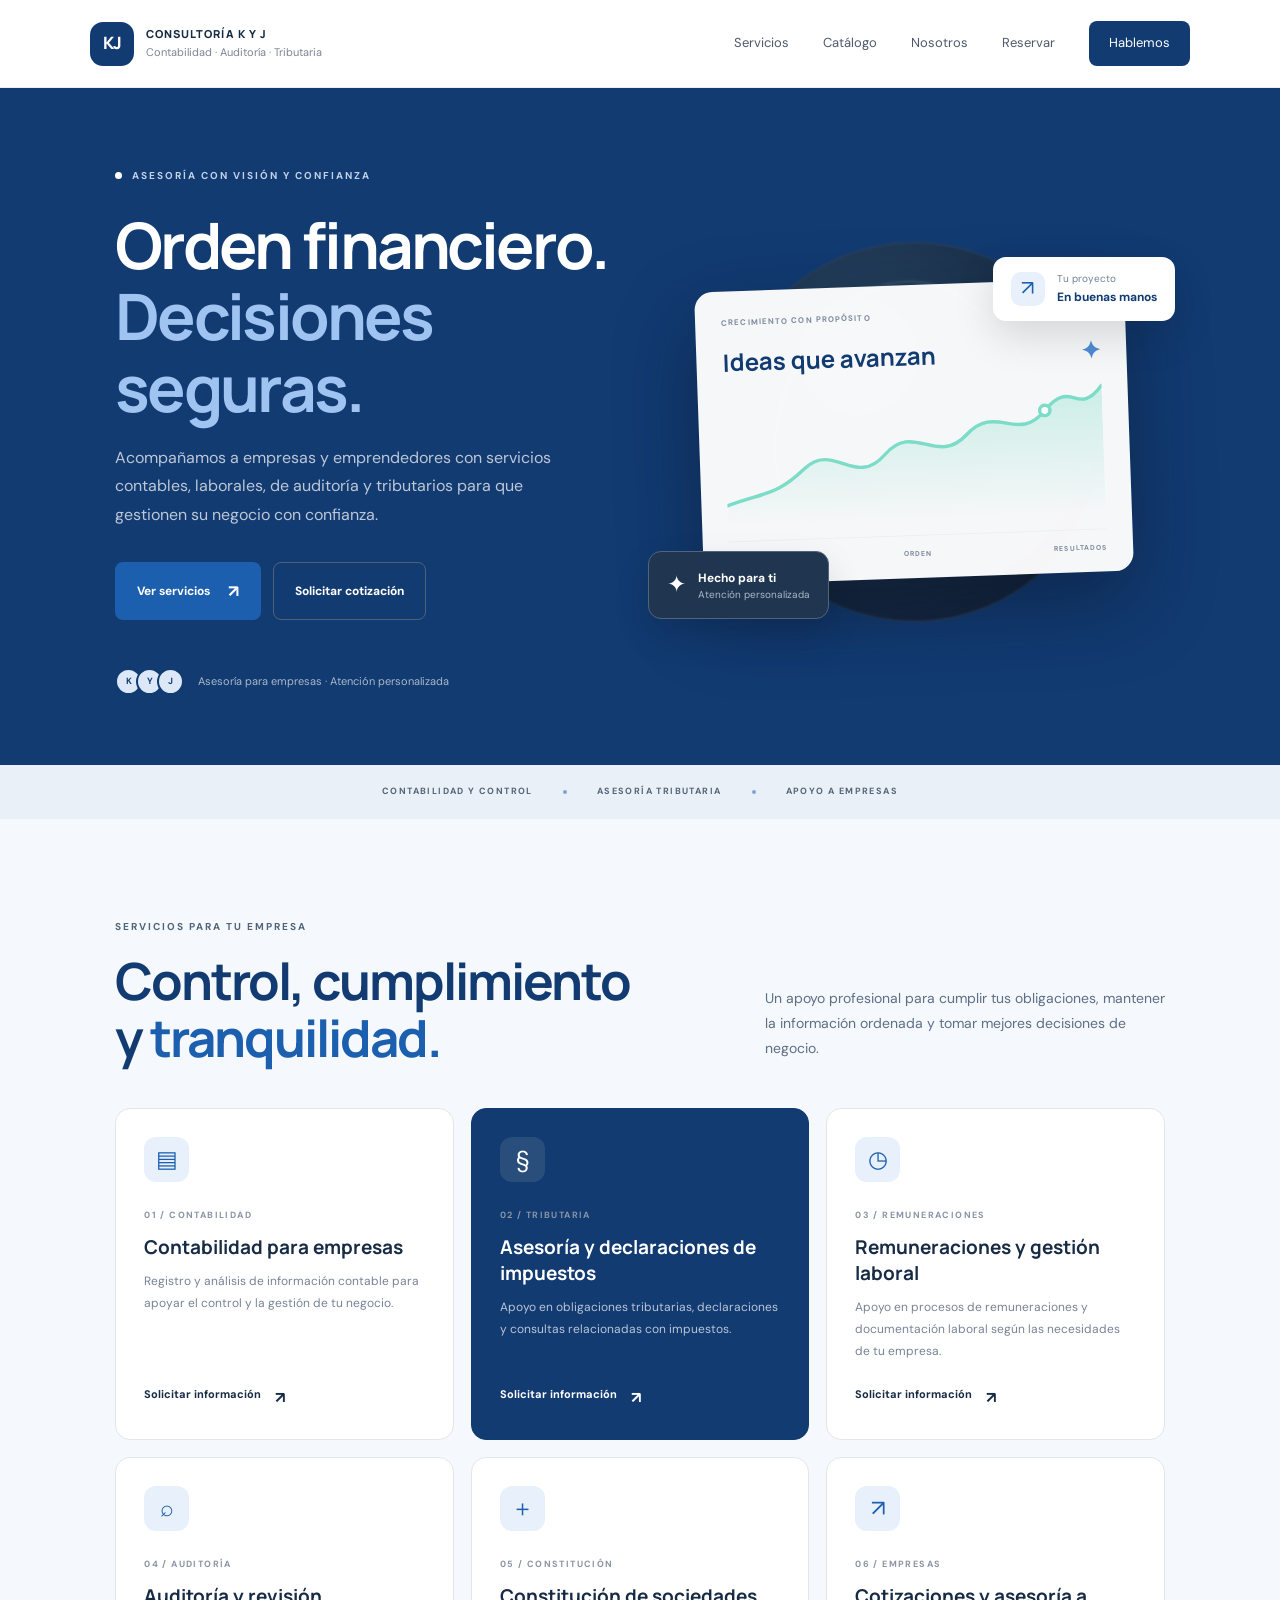
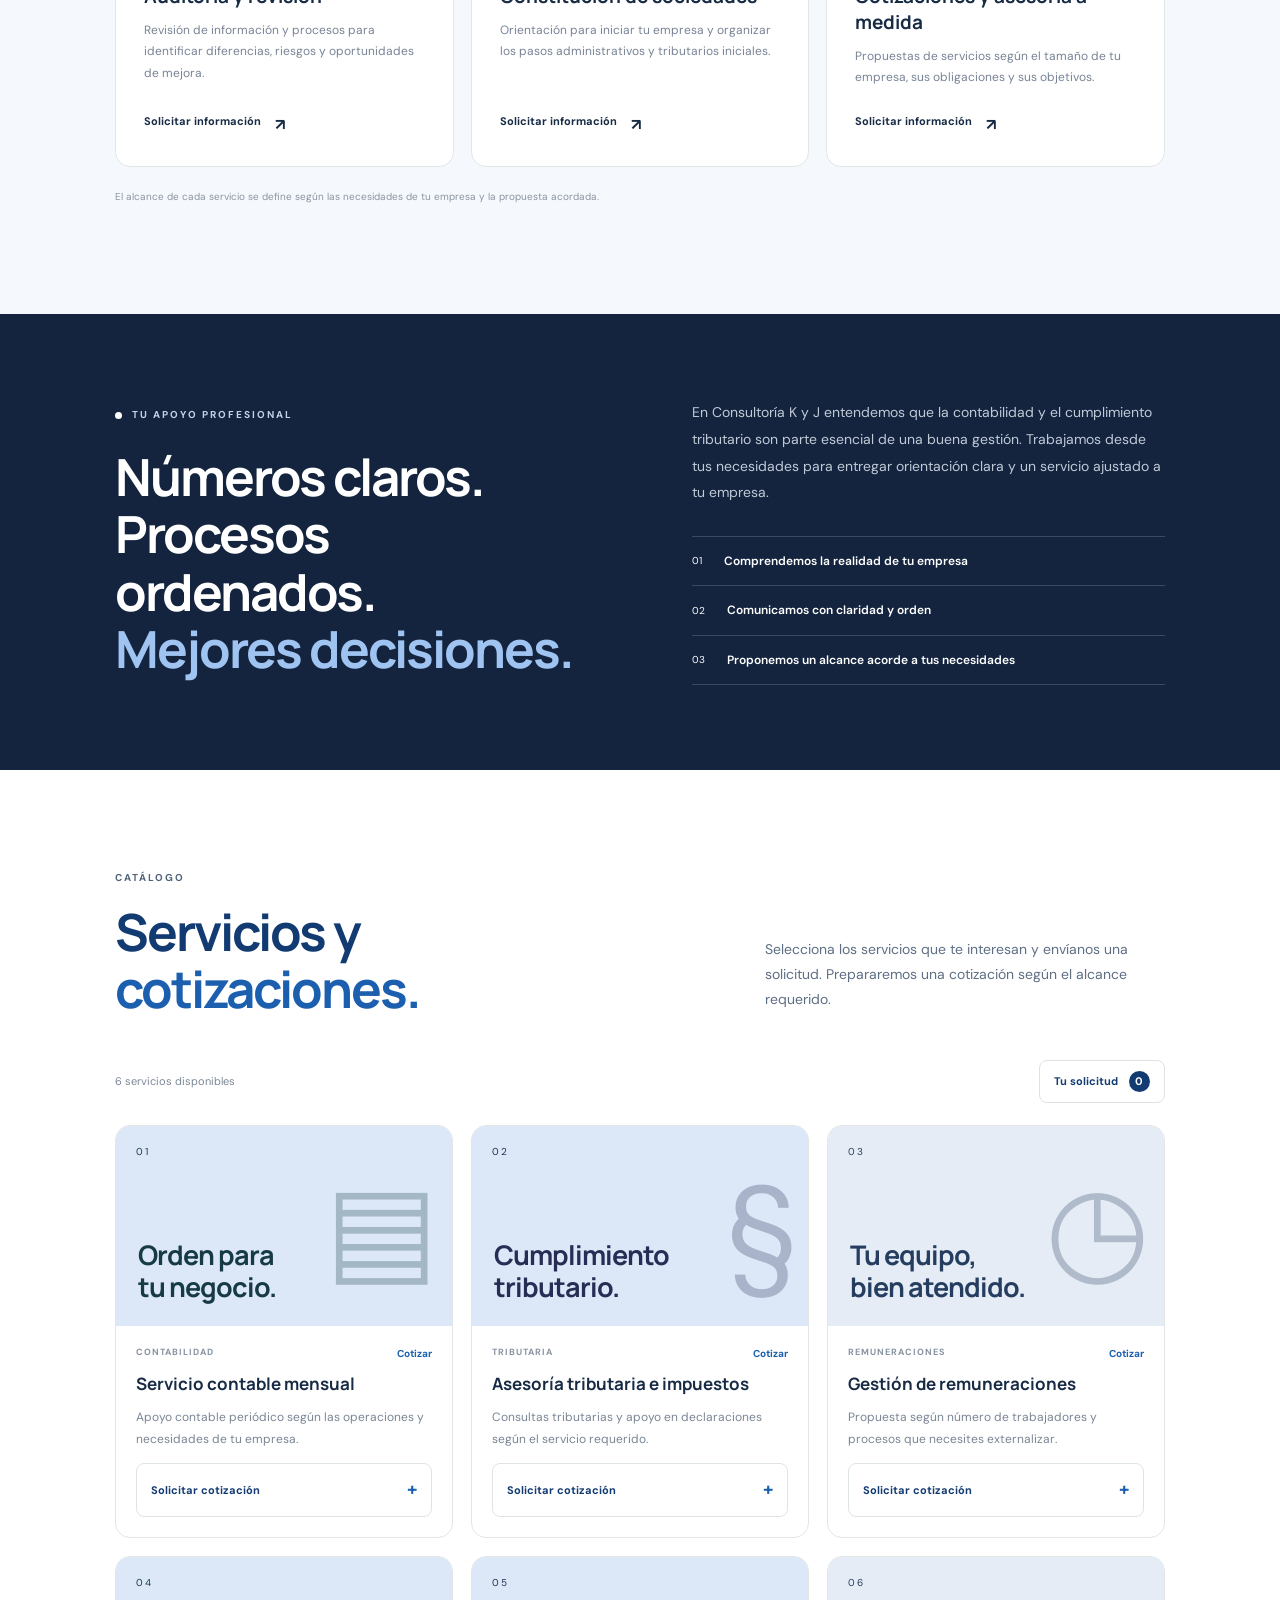
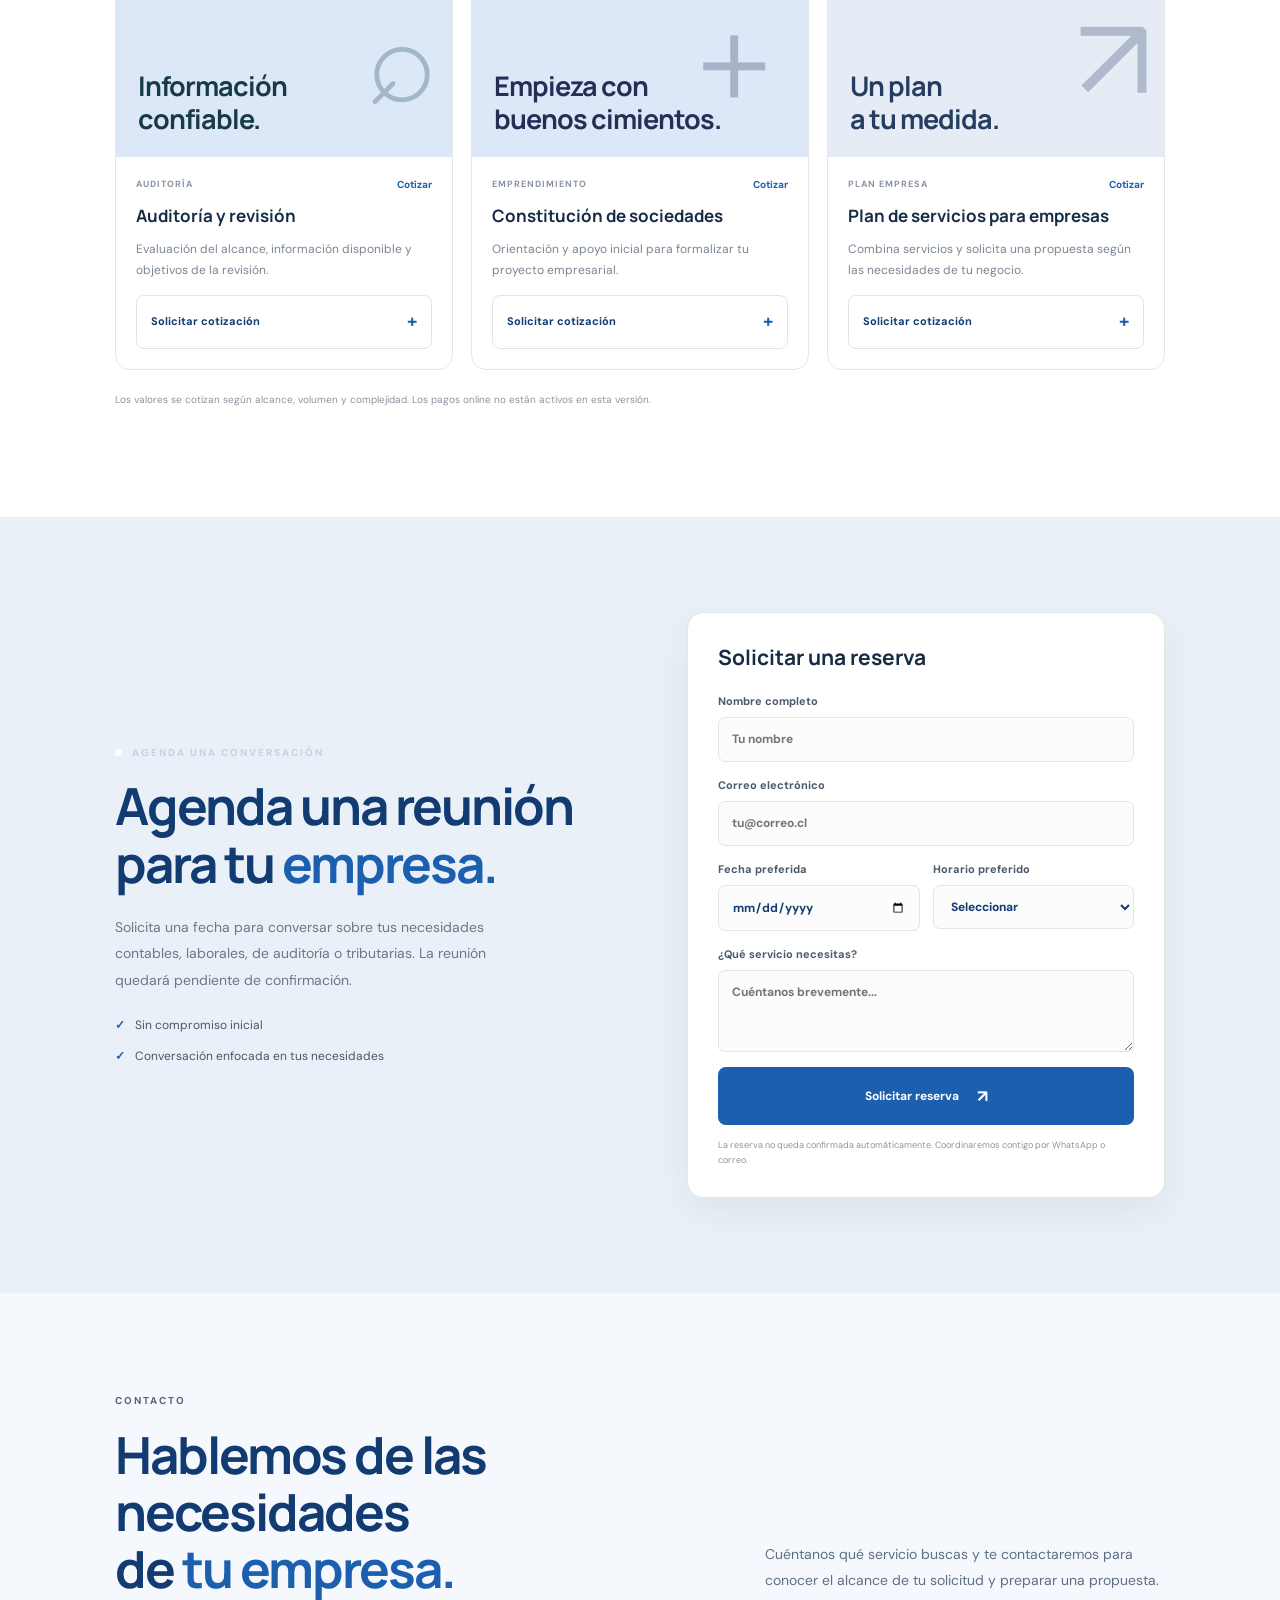
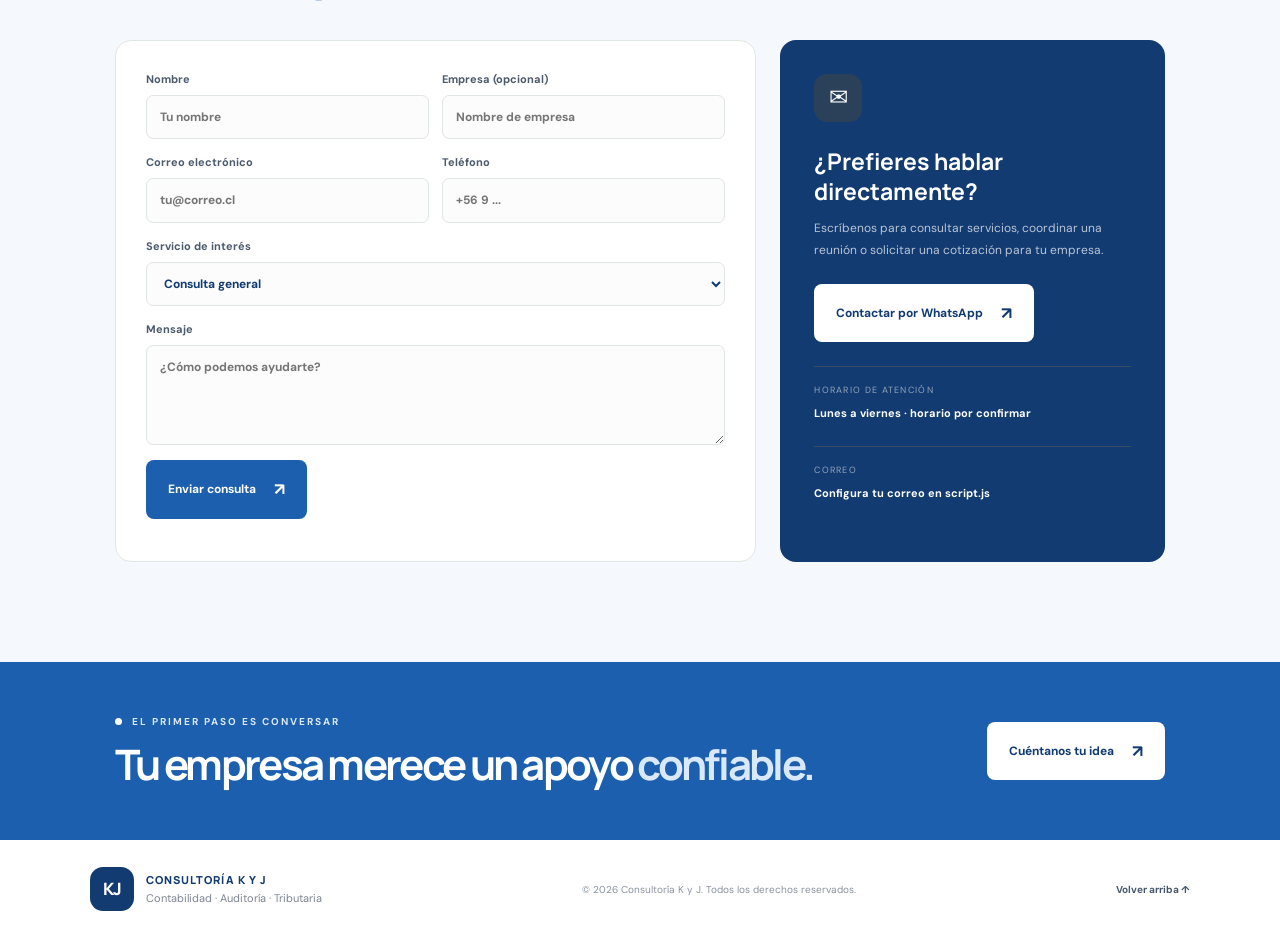
==== index.html @ 8c348594 "Add files via upload" ====
<!doctype html>
<html lang="es">
<head>
  <meta charset="utf-8">
  <meta name="viewport" content="width=device-width, initial-scale=1">
  <meta name="theme-color" content="#101c35">
  <meta name="description" content="Consultoría K y J: servicios contables, remuneraciones, auditoría y asesoría tributaria para empresas en Chile.">
  <title>Consultoría K y J | Contabilidad, Auditoría y Tributaria</title>
  <link rel="stylesheet" href="styles.css">
</head>
<body>
  <header class="site-header">
    <a class="brand" href="#inicio" aria-label="Consultoría K y J, inicio">
      <span class="brand-mark">KJ</span>
      <span><strong>CONSULTORÍA K Y J</strong><small>Contabilidad · Auditoría · Tributaria</small></span>
    </a>
    <button class="menu-toggle" id="menuToggle" aria-label="Abrir menú" aria-expanded="false">☰</button>
    <nav id="mainNav">
      <a href="#servicios">Servicios</a>
      <a href="#catalogo">Catálogo</a>
      <a href="#nosotros">Nosotros</a>
      <a href="#reservas">Reservar</a>
      <a href="#contacto" class="nav-cta">Hablemos</a>
    </nav>
  </header>

  <main>
    <section class="hero" id="inicio">
      <div class="hero-content">
        <span class="eyebrow"><span class="dot"></span> ASESORÍA CON VISIÓN Y CONFIANZA</span>
        <h1>Orden financiero.<br><em>Decisiones seguras.</em></h1>
        <p>Acompañamos a empresas y emprendedores con servicios contables, laborales, de auditoría y tributarios para que gestionen su negocio con confianza.</p>
        <div class="hero-actions">
          <a class="button button-primary" href="#servicios">Ver servicios <span>↗</span></a>
          <a class="button button-ghost" href="#contacto">Solicitar cotización</a>
        </div>
        <div class="hero-note"><span class="avatar-stack"><b>K</b><b>Y</b><b>J</b></span><span>Asesoría para empresas · Atención personalizada</span></div>
      </div>
      <div class="hero-art" aria-label="Ilustración abstracta de crecimiento profesional">
        <div class="orb orb-one"></div><div class="orb orb-two"></div>
        <div class="glass-card card-top"><span class="mini-icon">↗</span><div><small>Tu proyecto</small><strong>En buenas manos</strong></div></div>
        <div class="chart-card">
          <div class="chart-heading"><span>CRECIMIENTO CON PROPÓSITO</span><span class="chart-dots">•••</span></div>
          <div class="chart-number">Ideas que avanzan<span>✦</span></div>
          <svg viewBox="0 0 440 160" role="img" aria-label="Gráfico ilustrativo ascendente">
            <defs><linearGradient id="fill" x1="0" x2="0" y1="0" y2="1"><stop offset="0" stop-color="#7bdcc8" stop-opacity=".35"/><stop offset="1" stop-color="#7bdcc8" stop-opacity="0"/></linearGradient></defs>
            <path d="M0 135 C45 120 56 126 91 95 S150 120 185 82 S245 98 281 62 S340 75 373 37 S410 48 440 10 L440 160 L0 160Z" fill="url(#fill)"/>
            <path d="M0 135 C45 120 56 126 91 95 S150 120 185 82 S245 98 281 62 S340 75 373 37 S410 48 440 10" fill="none" stroke="#7bdcc8" stroke-width="4" stroke-linecap="round"/>
            <circle cx="373" cy="37" r="6" fill="#fff" stroke="#7bdcc8" stroke-width="4"/>
          </svg>
          <div class="chart-footer"><span>ESTRATEGIA</span><span>ORDEN</span><span>RESULTADOS</span></div>
        </div>
        <div class="floating-badge"><span>✦</span><div><strong>Hecho para ti</strong><small>Atención personalizada</small></div></div>
      </div>
    </section>

    <section class="trust-strip">
      <span>CONTABILIDAD Y CONTROL</span><i></i><span>ASESORÍA TRIBUTARIA</span><i></i><span>APOYO A EMPRESAS</span>
    </section>

    <section class="section services-section" id="servicios">
      <div class="section-intro">
        <div><span class="eyebrow dark">SERVICIOS PARA TU EMPRESA</span><h2>Control, cumplimiento<br>y <em>tranquilidad.</em></h2></div>
        <p>Un apoyo profesional para cumplir tus obligaciones, mantener la información ordenada y tomar mejores decisiones de negocio.</p>
      </div>
      <div class="service-grid">
        <article class="service-card"><div class="service-icon">▤</div><span class="service-number">01 / CONTABILIDAD</span><h3>Contabilidad para empresas</h3><p>Registro y análisis de información contable para apoyar el control y la gestión de tu negocio.</p><a href="#contacto" class="text-link" data-service="Contabilidad para empresas">Solicitar información <span>↗</span></a></article>
        <article class="service-card featured"><div class="service-icon">§</div><span class="service-number">02 / TRIBUTARIA</span><h3>Asesoría y declaraciones de impuestos</h3><p>Apoyo en obligaciones tributarias, declaraciones y consultas relacionadas con impuestos.</p><a href="#contacto" class="text-link" data-service="Asesoría y declaraciones de impuestos">Solicitar información <span>↗</span></a></article>
        <article class="service-card"><div class="service-icon">◷</div><span class="service-number">03 / REMUNERACIONES</span><h3>Remuneraciones y gestión laboral</h3><p>Apoyo en procesos de remuneraciones y documentación laboral según las necesidades de tu empresa.</p><a href="#contacto" class="text-link" data-service="Remuneraciones y gestión laboral">Solicitar información <span>↗</span></a></article>
        <article class="service-card"><div class="service-icon">⌕</div><span class="service-number">04 / AUDITORÍA</span><h3>Auditoría y revisión</h3><p>Revisión de información y procesos para identificar diferencias, riesgos y oportunidades de mejora.</p><a href="#contacto" class="text-link" data-service="Auditoría y revisión">Solicitar información <span>↗</span></a></article>
        <article class="service-card"><div class="service-icon">＋</div><span class="service-number">05 / CONSTITUCIÓN</span><h3>Constitución de sociedades</h3><p>Orientación para iniciar tu empresa y organizar los pasos administrativos y tributarios iniciales.</p><a href="#contacto" class="text-link" data-service="Constitución de sociedades">Solicitar información <span>↗</span></a></article>
        <article class="service-card"><div class="service-icon">↗</div><span class="service-number">06 / EMPRESAS</span><h3>Cotizaciones y asesoría a medida</h3><p>Propuestas de servicios según el tamaño de tu empresa, sus obligaciones y sus objetivos.</p><a href="#contacto" class="text-link" data-service="Cotizaciones y asesoría a medida">Solicitar información <span>↗</span></a></article>
      </div>
      <p class="small-note">El alcance de cada servicio se define según las necesidades de tu empresa y la propuesta acordada.</p>
    </section>

    <section class="dark-section" id="nosotros">
      <div class="dark-copy"><span class="eyebrow"><span class="dot"></span> TU APOYO PROFESIONAL</span><h2>Números claros.<br>Procesos ordenados.<br><em>Mejores decisiones.</em></h2></div>
      <div class="dark-details"><p>En Consultoría K y J entendemos que la contabilidad y el cumplimiento tributario son parte esencial de una buena gestión. Trabajamos desde tus necesidades para entregar orientación clara y un servicio ajustado a tu empresa.</p><div class="value-list"><div><span>01</span><strong>Comprendemos la realidad de tu empresa</strong></div><div><span>02</span><strong>Comunicamos con claridad y orden</strong></div><div><span>03</span><strong>Proponemos un alcance acorde a tus necesidades</strong></div></div></div>
    </section>

    <section class="section catalog-section" id="catalogo">
      <div class="section-intro">
        <div><span class="eyebrow dark">CATÁLOGO</span><h2>Servicios y<br><em>cotizaciones.</em></h2></div>
        <p>Selecciona los servicios que te interesan y envíanos una solicitud. Prepararemos una cotización según el alcance requerido.</p>
      </div>
      <div class="catalog-toolbar"><span id="catalogCount">6 servicios disponibles</span><button class="cart-button" id="openCart">Tu solicitud <span class="cart-count" id="cartCount">0</span></button></div>
      <div class="product-grid" id="productGrid">
        <article class="product-card" data-id="contabilidad" data-name="Servicio contable mensual" data-price="0"><div class="product-visual visual-1"><span>01</span><b>Orden para<br>tu negocio.</b><i>▤</i></div><div class="product-info"><div class="product-meta"><span>CONTABILIDAD</span><span class="price">Cotizar</span></div><h3>Servicio contable mensual</h3><p>Apoyo contable periódico según las operaciones y necesidades de tu empresa.</p><button class="add-button" data-add="contabilidad">Solicitar cotización <span>+</span></button></div></article>
        <article class="product-card" data-id="tributaria" data-name="Asesoría tributaria e impuestos" data-price="0"><div class="product-visual visual-2"><span>02</span><b>Cumplimiento<br>tributario.</b><i>§</i></div><div class="product-info"><div class="product-meta"><span>TRIBUTARIA</span><span class="price">Cotizar</span></div><h3>Asesoría tributaria e impuestos</h3><p>Consultas tributarias y apoyo en declaraciones según el servicio requerido.</p><button class="add-button" data-add="tributaria">Solicitar cotización <span>+</span></button></div></article>
        <article class="product-card" data-id="remuneraciones" data-name="Gestión de remuneraciones" data-price="0"><div class="product-visual visual-3"><span>03</span><b>Tu equipo,<br>bien atendido.</b><i>◷</i></div><div class="product-info"><div class="product-meta"><span>REMUNERACIONES</span><span class="price">Cotizar</span></div><h3>Gestión de remuneraciones</h3><p>Propuesta según número de trabajadores y procesos que necesites externalizar.</p><button class="add-button" data-add="remuneraciones">Solicitar cotización <span>+</span></button></div></article>
        <article class="product-card" data-id="auditoria" data-name="Auditoría y revisión" data-price="0"><div class="product-visual visual-1"><span>04</span><b>Información<br>confiable.</b><i>⌕</i></div><div class="product-info"><div class="product-meta"><span>AUDITORÍA</span><span class="price">Cotizar</span></div><h3>Auditoría y revisión</h3><p>Evaluación del alcance, información disponible y objetivos de la revisión.</p><button class="add-button" data-add="auditoria">Solicitar cotización <span>+</span></button></div></article>
        <article class="product-card" data-id="sociedad" data-name="Constitución de sociedades" data-price="0"><div class="product-visual visual-2"><span>05</span><b>Empieza con<br>buenos cimientos.</b><i>＋</i></div><div class="product-info"><div class="product-meta"><span>EMPRENDIMIENTO</span><span class="price">Cotizar</span></div><h3>Constitución de sociedades</h3><p>Orientación y apoyo inicial para formalizar tu proyecto empresarial.</p><button class="add-button" data-add="sociedad">Solicitar cotización <span>+</span></button></div></article>
        <article class="product-card" data-id="empresa" data-name="Plan de servicios para empresas" data-price="0"><div class="product-visual visual-3"><span>06</span><b>Un plan<br>a tu medida.</b><i>↗</i></div><div class="product-info"><div class="product-meta"><span>PLAN EMPRESA</span><span class="price">Cotizar</span></div><h3>Plan de servicios para empresas</h3><p>Combina servicios y solicita una propuesta según las necesidades de tu negocio.</p><button class="add-button" data-add="empresa">Solicitar cotización <span>+</span></button></div></article>
      </div>
      <p class="small-note">Los valores se cotizan según alcance, volumen y complejidad. Los pagos online no están activos en esta versión.</p>
    </section>

    <section class="booking-section" id="reservas">
      <div class="booking-copy"><span class="eyebrow"><span class="dot"></span> AGENDA UNA CONVERSACIÓN</span><h2>Agenda una reunión<br>para tu <em>empresa.</em></h2><p>Solicita una fecha para conversar sobre tus necesidades contables, laborales, de auditoría o tributarias. La reunión quedará pendiente de confirmación.</p><div class="booking-benefit"><span>✓</span> Sin compromiso inicial</div><div class="booking-benefit"><span>✓</span> Conversación enfocada en tus necesidades</div></div>
      <form class="booking-form" id="bookingForm">
        <h3>Solicitar una reserva</h3>
        <label>Nombre completo<input name="name" required placeholder="Tu nombre"></label>
        <label>Correo electrónico<input name="email" type="email" required placeholder="tu@correo.cl"></label>
        <div class="form-row"><label>Fecha preferida<input name="date" id="bookingDate" type="date" required></label><label>Horario preferido<select name="time" required><option value="">Seleccionar</option><option>09:00</option><option>10:00</option><option>11:00</option><option>12:00</option><option>14:00</option><option>15:00</option><option>16:00</option><option>17:00</option></select></label></div>
        <label>¿Qué servicio necesitas?<textarea name="details" rows="3" placeholder="Cuéntanos brevemente..."></textarea></label>
        <button class="button button-primary full" type="submit">Solicitar reserva <span>↗</span></button>
        <small>La reserva no queda confirmada automáticamente. Coordinaremos contigo por WhatsApp o correo.</small>
      </form>
    </section>

    <section class="section contact-section" id="contacto">
      <div class="section-intro">
        <div><span class="eyebrow dark">CONTACTO</span><h2>Hablemos de las necesidades<br>de <em>tu empresa.</em></h2></div>
        <p>Cuéntanos qué servicio buscas y te contactaremos para conocer el alcance de tu solicitud y preparar una propuesta.</p>
      </div>
      <div class="contact-grid">
        <form class="contact-form" id="contactForm">
          <div class="form-row"><label>Nombre<input name="name" required placeholder="Tu nombre"></label><label>Empresa (opcional)<input name="company" placeholder="Nombre de empresa"></label></div>
          <div class="form-row"><label>Correo electrónico<input name="email" type="email" required placeholder="tu@correo.cl"></label><label>Teléfono<input name="phone" placeholder="+56 9 ..."></label></div>
          <label>Servicio de interés<select name="service" id="contactService"><option>Consulta general</option><option>Contabilidad para empresas</option><option>Asesoría y declaraciones de impuestos</option><option>Remuneraciones y gestión laboral</option><option>Auditoría y revisión</option><option>Constitución de sociedades</option><option>Cotizaciones y asesoría a medida</option><option>Servicio contable mensual</option><option>Asesoría tributaria e impuestos</option><option>Gestión de remuneraciones</option><option>Plan de servicios para empresas</option></select></label>
          <label>Mensaje<textarea name="message" required rows="4" placeholder="¿Cómo podemos ayudarte?"></textarea></label>
          <button class="button button-primary" type="submit">Enviar consulta <span>↗</span></button>
          <p class="form-status" id="contactStatus" role="status"></p>
        </form>
        <aside class="contact-aside"><div class="contact-aside-icon">✉</div><h3>¿Prefieres hablar directamente?</h3><p>Escríbenos para consultar servicios, coordinar una reunión o solicitar una cotización para tu empresa.</p><a href="#" id="whatsappLink" class="button button-light" target="_blank" rel="noopener">Contactar por WhatsApp <span>↗</span></a><div class="contact-detail"><small>HORARIO DE ATENCIÓN</small><strong>Lunes a viernes · horario por confirmar</strong></div><div class="contact-detail"><small>CORREO</small><strong>Configura tu correo en script.js</strong></div></aside>
      </div>
    </section>

    <section class="final-cta"><div><span class="eyebrow"><span class="dot"></span> EL PRIMER PASO ES CONVERSAR</span><h2>Tu empresa merece un apoyo <em>confiable.</em></h2></div><a href="#contacto" class="button button-light">Cuéntanos tu idea <span>↗</span></a></section>
  </main>

  <footer class="site-footer"><a class="brand footer-brand" href="#inicio"><span class="brand-mark">KJ</span><span><strong>CONSULTORÍA K Y J</strong><small>Contabilidad · Auditoría · Tributaria</small></span></a><span>© <span id="year"></span> Consultoría K y J. Todos los derechos reservados.</span><a href="#inicio" class="back-top">Volver arriba ↑</a></footer>

  <div class="modal-backdrop" id="cartModal" hidden>
    <section class="cart-modal" role="dialog" aria-modal="true" aria-labelledby="cartTitle">
      <div class="modal-heading"><div><span class="eyebrow dark">TU SOLICITUD</span><h2 id="cartTitle">Servicios elegidos</h2></div><button class="close-modal" id="closeCart" aria-label="Cerrar">×</button></div>
      <div id="cartItems" class="cart-items"><p class="empty-cart">Aún no has agregado servicios.</p></div>
      <label>Comentarios para la cotización<textarea id="cartNotes" rows="3" placeholder="Indica plazos, necesidades o preguntas..."></textarea></label>
      <div class="cart-actions"><button class="button button-ghost dark-ghost" id="clearCart">Vaciar</button><button class="button button-primary" id="sendCart">Enviar solicitud por WhatsApp ↗</button></div>
      <small>Los servicios se cotizan según tus necesidades. No se realiza ningún cobro desde esta página.</small>
    </section>
  </div>
  <div class="toast" id="toast" role="status" aria-live="polite"></div>
  <script src="script.js"></script>
</body>
</html>
---- styles.css ----
@import url('https://fonts.googleapis.com/css2?family=DM+Sans:wght@400;500;600;700&family=Manrope:wght@400;500;600;700;800&display=swap');
:root{--navy:#123b72;--navy2:#1c4f8e;--mint:#ffffff;--cream:#f5f8fc;--ink:#172b45;--muted:#5e6f85;--line:#e2e7e5;--white:#fff;--radius:20px}
*{box-sizing:border-box}html{scroll-behavior:smooth;scroll-padding-top:90px}body{margin:0;background:var(--cream);color:var(--ink);font-family:'DM Sans',sans-serif;line-height:1.55}a{color:inherit;text-decoration:none}button,input,textarea,select{font:inherit}button,a{ -webkit-tap-highlight-color:transparent}.site-header{height:88px;padding:0 7vw;display:flex;align-items:center;justify-content:space-between;background:#fff;position:sticky;top:0;z-index:20;border-bottom:1px solid #edf0ed}.brand{display:flex;align-items:center;gap:12px}.brand-mark{display:grid;place-items:center;width:44px;height:44px;background:var(--navy);color:var(--mint);font-family:Manrope,sans-serif;font-size:17px;font-weight:800;border-radius:13px;letter-spacing:-1px}.brand strong,.brand small{display:block}.brand strong{font:800 11px Manrope,sans-serif;letter-spacing:1.1px}.brand small{font-size:11px;color:#7c8593;margin-top:3px}nav{display:flex;align-items:center;gap:34px;font-size:13px;color:#4e596b}nav a:hover,.text-link:hover{color:#158b78}.nav-cta{background:var(--navy);color:#fff;padding:12px 20px;border-radius:8px}.nav-cta:hover{color:var(--mint)}.menu-toggle{display:none;background:none;border:0;font-size:24px;color:var(--navy)}
.hero{background:var(--navy);color:#fff;min-height:620px;padding:80px 9vw 70px;display:grid;grid-template-columns:1fr 1fr;align-items:center;gap:45px;overflow:hidden}.hero-content{max-width:590px;position:relative;z-index:2}.eyebrow{display:flex;align-items:center;gap:10px;font-size:10px;font-weight:700;letter-spacing:2px;color:#c2d2e7}.eyebrow.dark{color:#4f647b}.dot{width:7px;height:7px;border-radius:50%;background:var(--mint);display:inline-block}.hero h1,.section h2,.dark-section h2,.booking-section h2,.final-cta h2{font:700 clamp(42px,5vw,66px)/1.12 Manrope,sans-serif;letter-spacing:-2.7px;margin:25px 0 20px}.hero h1 em,.section h2 em,.dark-section h2 em,.booking-section h2 em,.final-cta h2 em{font-style:normal;color:#9fc4f2}.hero-content>p{max-width:470px;color:#bdc7d6;font-size:16px;line-height:1.8}.hero-actions{display:flex;gap:12px;flex-wrap:wrap;margin-top:32px}.button{display:inline-flex;align-items:center;justify-content:center;gap:18px;padding:15px 21px;border-radius:8px;font-size:12px;font-weight:700;border:1px solid transparent;cursor:pointer;transition:.2s}.button span{font-size:17px}.button-primary{background:#1b5fae;color:#fff}.button-primary:hover{background:#174f91;transform:translateY(-2px)}.button-ghost{border-color:#506079;color:#fff}.button-ghost:hover{border-color:var(--mint);color:var(--mint)}.hero-note{display:flex;align-items:center;gap:14px;color:#aab7c9;font-size:11px;margin-top:48px}.avatar-stack{display:flex}.avatar-stack b{width:27px;height:27px;border-radius:50%;border:2px solid var(--navy);display:grid;place-items:center;background:#dce8f8;color:var(--navy);font-size:9px;margin-left:-6px}.avatar-stack b:first-child{margin-left:0}.hero-art{min-height:420px;position:relative;display:grid;place-items:center}.orb{position:absolute;border-radius:50%;filter:blur(1px)}.orb-one{width:380px;height:380px;background:radial-gradient(circle at 35% 30%,#284765,#162943 66%,#101c35);border:1px solid #34465d}.orb-two{width:275px;height:275px;border:1px solid #526b7c;transform:rotate(35deg);border-radius:36% 64% 61% 39%/42% 43% 57% 58%}.chart-card{position:relative;width:min(430px,100%);background:rgba(255,255,255,.96);color:var(--navy);padding:25px 26px 18px;border-radius:18px;box-shadow:0 30px 80px #07112170;transform:rotate(-2deg);z-index:2}.chart-heading,.chart-footer{display:flex;justify-content:space-between;font-size:8px;letter-spacing:1.1px;color:#7c8b9e;font-weight:700}.chart-dots{letter-spacing:3px}.chart-number{font:700 24px Manrope,sans-serif;margin-top:17px;display:flex;justify-content:space-between}.chart-number span{color:#4d8bd1}.chart-card svg{width:100%;height:150px;margin-top:5px}.chart-footer{border-top:1px solid #edf0f0;padding-top:13px;font-size:7px}.glass-card{position:absolute;z-index:3;top:35px;right:-10px;background:#fff;color:var(--navy);display:flex;align-items:center;gap:12px;padding:14px 18px;border-radius:13px;box-shadow:0 15px 40px #0002}.mini-icon{display:grid;place-items:center;width:34px;height:34px;background:#e8f0fb;color:#1b5fae;border-radius:10px;font-size:21px}.glass-card small,.glass-card strong,.floating-badge small,.floating-badge strong{display:block}.glass-card small,.floating-badge small{font-size:10px;color:#718096}.glass-card strong,.floating-badge strong{font-size:12px;margin-top:2px}.floating-badge{position:absolute;z-index:3;bottom:23px;left:-15px;display:flex;gap:12px;align-items:center;padding:15px 18px;background:#203550;border:1px solid #52647a;border-radius:13px;box-shadow:0 15px 35px #0002}.floating-badge>span{font-size:23px;color:var(--mint)}.floating-badge small{color:#aab9c9}.trust-strip{display:flex;align-items:center;justify-content:center;gap:30px;background:#eaf0f8;padding:20px 15px;font-size:9px;letter-spacing:1.4px;font-weight:700;color:#536476;flex-wrap:wrap}.trust-strip i{width:4px;height:4px;background:#7fa4d2;border-radius:50%}.section{padding:100px 9vw}.section-intro{display:flex;justify-content:space-between;align-items:end;gap:40px;margin-bottom:42px}.section h2,.booking-section h2{font-size:clamp(38px,4vw,52px);color:var(--navy);margin:17px 0 0;letter-spacing:-2px}.section h2 em,.booking-section h2 em{color:#1b5fae}.section-intro>p{max-width:400px;color:var(--muted);font-size:14px;line-height:1.8;margin:0 0 5px}.service-grid{display:grid;grid-template-columns:repeat(3,1fr);gap:17px}.service-card{background:#fff;border:1px solid var(--line);border-radius:15px;padding:28px;min-height:290px;display:flex;flex-direction:column;align-items:flex-start;transition:.2s}.service-card:hover,.product-card:hover{transform:translateY(-4px);box-shadow:0 18px 40px #10213a0d}.service-card.featured{background:var(--navy);color:#fff;border-color:var(--navy)}.service-icon{width:45px;height:45px;border-radius:12px;background:#e8f0fb;color:#1b5fae;display:grid;place-items:center;font-size:23px;margin-bottom:27px}.featured .service-icon{background:#2a4e7b;color:var(--mint)}.service-number{font-size:9px;letter-spacing:1.4px;color:#8994a4;font-weight:700}.service-card h3{font:700 19px Manrope,sans-serif;margin:11px 0}.service-card p{font-size:12px;color:#788395;line-height:1.8;margin:0 0 24px}.featured p{color:#bac5d5}.text-link{font-size:11px;font-weight:700;margin-top:auto;display:flex;gap:14px}.text-link span{font-size:16px}.small-note{font-size:10px;color:#8b94a0;margin-top:22px}.dark-section{background:#14243e;color:#fff;padding:85px 9vw;display:grid;grid-template-columns:1fr 1fr;gap:10%;align-items:center}.dark-section h2{font-size:clamp(38px,4vw,53px);letter-spacing:-2px;margin-bottom:0}.dark-details>p{color:#c0cad7;line-height:1.9;font-size:14px;margin-top:0}.value-list{margin-top:30px;border-top:1px solid #3b4a61}.value-list div{display:flex;gap:22px;align-items:center;border-bottom:1px solid #3b4a61;padding:15px 0}.value-list span{color:var(--mint);font-size:10px}.value-list strong{font-size:12px;font-weight:600}.catalog-section{background:#fff}.catalog-toolbar{display:flex;justify-content:space-between;align-items:center;margin-bottom:22px;color:#7b8797;font-size:11px}.cart-button{border:1px solid #dce3e0;background:#fff;padding:10px 14px;border-radius:8px;color:var(--navy);font-size:11px;font-weight:700;cursor:pointer}.cart-count{display:inline-grid;place-items:center;background:var(--navy);color:#fff;border-radius:50%;width:21px;height:21px;margin-left:8px}.product-grid{display:grid;grid-template-columns:repeat(3,1fr);gap:18px}.product-card{border:1px solid var(--line);border-radius:15px;overflow:hidden;transition:.2s}.product-visual{height:200px;padding:22px;position:relative;display:flex;align-items:flex-end;overflow:hidden}.product-visual>span{position:absolute;top:18px;left:20px;font-size:10px;letter-spacing:2px}.product-visual b{font:700 27px/1.2 Manrope,sans-serif;letter-spacing:-1px;position:relative;z-index:1}.product-visual i{position:absolute;font-style:normal;font-size:120px;right:14px;top:10px;opacity:.28}.visual-1{background:#dce8f8;color:#173b46}.visual-2{background:#dce8f8;color:#272d54}.visual-3{background:#e5ecf5;color:#253e60}.product-info{padding:20px}.product-meta{display:flex;justify-content:space-between;align-items:center;font-size:9px;letter-spacing:1px;color:#8793a1;font-weight:700}.price{letter-spacing:0;color:#1b5fae;font-size:10px}.product-info h3{font:700 17px Manrope,sans-serif;margin:11px 0 7px}.product-info p{font-size:12px;line-height:1.8;color:#7a8594;min-height:43px}.add-button{width:100%;display:flex;justify-content:space-between;align-items:center;border:1px solid #dfe5e2;border-radius:8px;background:#fff;color:var(--navy);padding:12px 14px;font-size:11px;font-weight:700;margin-top:13px;cursor:pointer}.add-button:hover{border-color:#7fa4d2;background:#f4f8fe}.add-button span{font-size:18px;color:#1b5fae}.booking-section{background:#eaf0f8;padding:95px 9vw;display:grid;grid-template-columns:1fr 1fr;gap:9%;align-items:center}.booking-copy>p{color:#6b7889;font-size:14px;line-height:1.9;max-width:420px;margin:22px 0}.booking-benefit{font-size:12px;color:#475769;margin-top:13px;display:flex;gap:10px;align-items:center}.booking-benefit span{color:#1b5fae;font-weight:800}.booking-form,.contact-form{background:#fff;padding:30px;border-radius:16px;border:1px solid #e0e8e3;box-shadow:0 12px 35px #182d3810}.booking-form h3{font:700 21px Manrope,sans-serif;margin:0 0 22px}.booking-form label,.contact-form label,.cart-modal label{display:block;font-size:11px;font-weight:700;color:#4c5a6d;margin-bottom:15px}.booking-form input,.booking-form select,.booking-form textarea,.contact-form input,.contact-form select,.contact-form textarea,.cart-modal textarea{display:block;width:100%;border:1px solid #e0e6e4;background:#fbfcfb;border-radius:7px;padding:12px 13px;margin-top:7px;color:var(--navy);font-size:12px;outline:none}.booking-form input:focus,.booking-form select:focus,.booking-form textarea:focus,.contact-form input:focus,.contact-form select:focus,.contact-form textarea:focus,.cart-modal textarea:focus{border-color:#6795ca;box-shadow:0 0 0 3px #d9e8fb}.form-row{display:grid;grid-template-columns:1fr 1fr;gap:13px}.full{width:100%}.booking-form>small{display:block;color:#8a95a1;font-size:9px;line-height:1.6;margin-top:13px}.contact-section{background:var(--cream)}.contact-grid{display:grid;grid-template-columns:1.25fr .75fr;gap:24px;align-items:stretch}.contact-form{box-shadow:none}.contact-aside{background:var(--navy);color:#fff;border-radius:16px;padding:34px;display:flex;flex-direction:column;align-items:flex-start}.contact-aside-icon{width:48px;height:48px;border-radius:13px;background:#2b415a;color:var(--mint);display:grid;place-items:center;font-size:23px}.contact-aside h3{font:700 23px/1.3 Manrope,sans-serif;margin:25px 0 10px}.contact-aside>p{font-size:12px;color:#bac5d5;line-height:1.9;margin:0 0 22px}.button-light{background:#fff;color:var(--navy)}.button-light:hover{background:var(--mint)}.contact-detail{width:100%;border-top:1px solid #3a4c65;margin-top:24px;padding-top:17px}.contact-detail small,.contact-detail strong{display:block}.contact-detail small{font-size:9px;letter-spacing:1.3px;color:#94a4b8}.contact-detail strong{font-size:11px;margin-top:7px}.form-status{font-size:12px;color:#1b5fae}.final-cta{background:#1b5fae;color:#fff;padding:52px 9vw;display:flex;justify-content:space-between;align-items:center;gap:25px}.final-cta .eyebrow{color:#dce8f8}.final-cta h2{font-size:42px;margin:12px 0 0;color:#fff}.final-cta h2 em{color:#d9e8fb}.site-footer{padding:27px 7vw;display:flex;align-items:center;justify-content:space-between;gap:25px;background:#fff;color:#8993a0;font-size:10px}.footer-brand strong{color:var(--navy)}.back-top{font-weight:700;color:#45566b}.modal-backdrop{position:fixed;inset:0;background:#091426a8;z-index:40;display:grid;place-items:center;padding:20px}.modal-backdrop[hidden]{display:none}.cart-modal{width:min(600px,100%);max-height:90vh;overflow:auto;background:#fff;border-radius:18px;padding:27px}.modal-heading{display:flex;justify-content:space-between;align-items:flex-start;margin-bottom:20px}.modal-heading h2{font:700 25px Manrope,sans-serif;margin:7px 0}.close-modal{border:0;background:#f0f4f1;border-radius:50%;width:35px;height:35px;font-size:23px;cursor:pointer}.cart-items{border-top:1px solid var(--line);border-bottom:1px solid var(--line);padding:12px 0;margin-bottom:18px}.cart-row{display:flex;justify-content:space-between;align-items:center;padding:10px 0;font-size:12px}.remove-item{border:0;background:none;color:#b05c54;cursor:pointer;font-size:11px}.empty-cart{color:#8b95a2;font-size:12px}.cart-actions{display:flex;justify-content:space-between;gap:12px;margin-top:18px}.dark-ghost{color:var(--navy);border-color:#dce3e0}.cart-modal>small{display:block;color:#8b95a2;font-size:9px;margin-top:13px}.toast{position:fixed;bottom:25px;left:50%;transform:translate(-50%,20px);opacity:0;pointer-events:none;background:var(--navy);color:#fff;padding:13px 18px;border-radius:9px;font-size:12px;z-index:60;transition:.25s;box-shadow:0 10px 30px #0002}.toast.show{opacity:1;transform:translate(-50%,0)}
@media(max-width:900px){.site-header{padding:0 5vw}.hero{padding:65px 6vw;gap:25px}.hero-art{transform:scale(.9)}.section,.booking-section,.dark-section{padding:75px 6vw}.service-card{padding:22px}.product-visual{height:175px}.product-visual b{font-size:23px}.contact-aside{padding:27px}.trust-strip{gap:15px}}
@media(max-width:700px){.site-header{height:74px}.menu-toggle{display:block}nav{display:none;position:absolute;top:73px;left:0;right:0;background:#fff;padding:20px 6vw 25px;box-shadow:0 15px 20px #0001;flex-direction:column;align-items:stretch;gap:0}nav.open{display:flex}nav a{padding:13px 0}nav .nav-cta{text-align:center;margin-top:8px;padding:13px}.hero{grid-template-columns:1fr;padding:58px 7vw 45px;gap:10px}.hero h1{font-size:48px}.hero-content>p{font-size:14px}.hero-art{min-height:340px;transform:none;margin:0 4px}.orb-one{width:300px;height:300px}.orb-two{width:220px;height:220px}.chart-card{width:100%;padding:20px}.chart-card svg{height:115px}.glass-card{right:-4px;top:5px}.floating-badge{left:-5px;bottom:0}.trust-strip{font-size:8px;gap:10px;padding:18px 10px}.trust-strip i{display:none}.section,.booking-section,.dark-section{padding:65px 7vw}.section-intro{display:block}.section-intro>p{margin-top:20px}.service-grid,.product-grid{grid-template-columns:1fr}.service-card{min-height:250px}.product-visual{height:210px}.dark-section,.booking-section{grid-template-columns:1fr;gap:35px}.dark-section h2,.section h2,.booking-section h2{font-size:42px}.contact-grid{grid-template-columns:1fr}.form-row{grid-template-columns:1fr;gap:0}.final-cta{padding:42px 7vw;align-items:flex-start;flex-direction:column}.final-cta h2{font-size:38px}.site-footer{padding:25px 7vw;flex-direction:column;align-items:flex-start}.site-footer>span{line-height:1.7}.cart-actions{flex-direction:column}.cart-actions button{width:100%}}
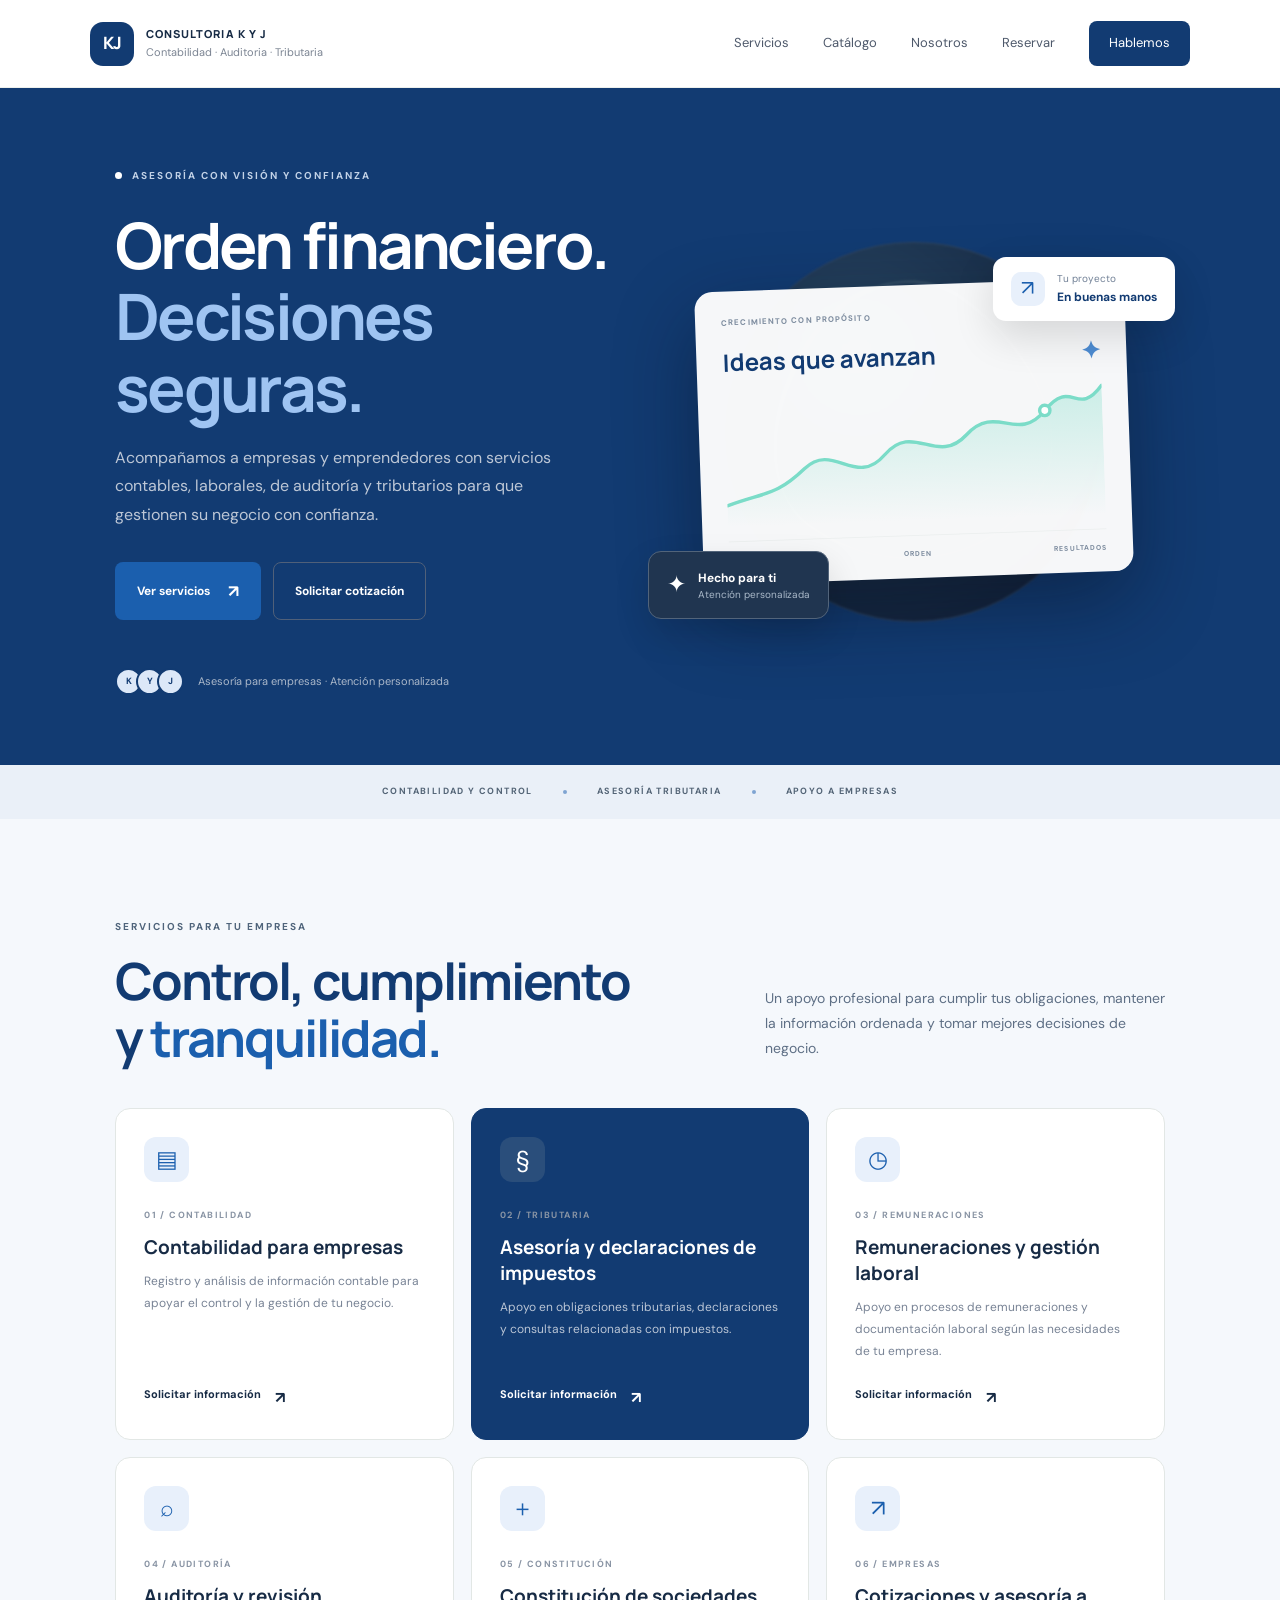
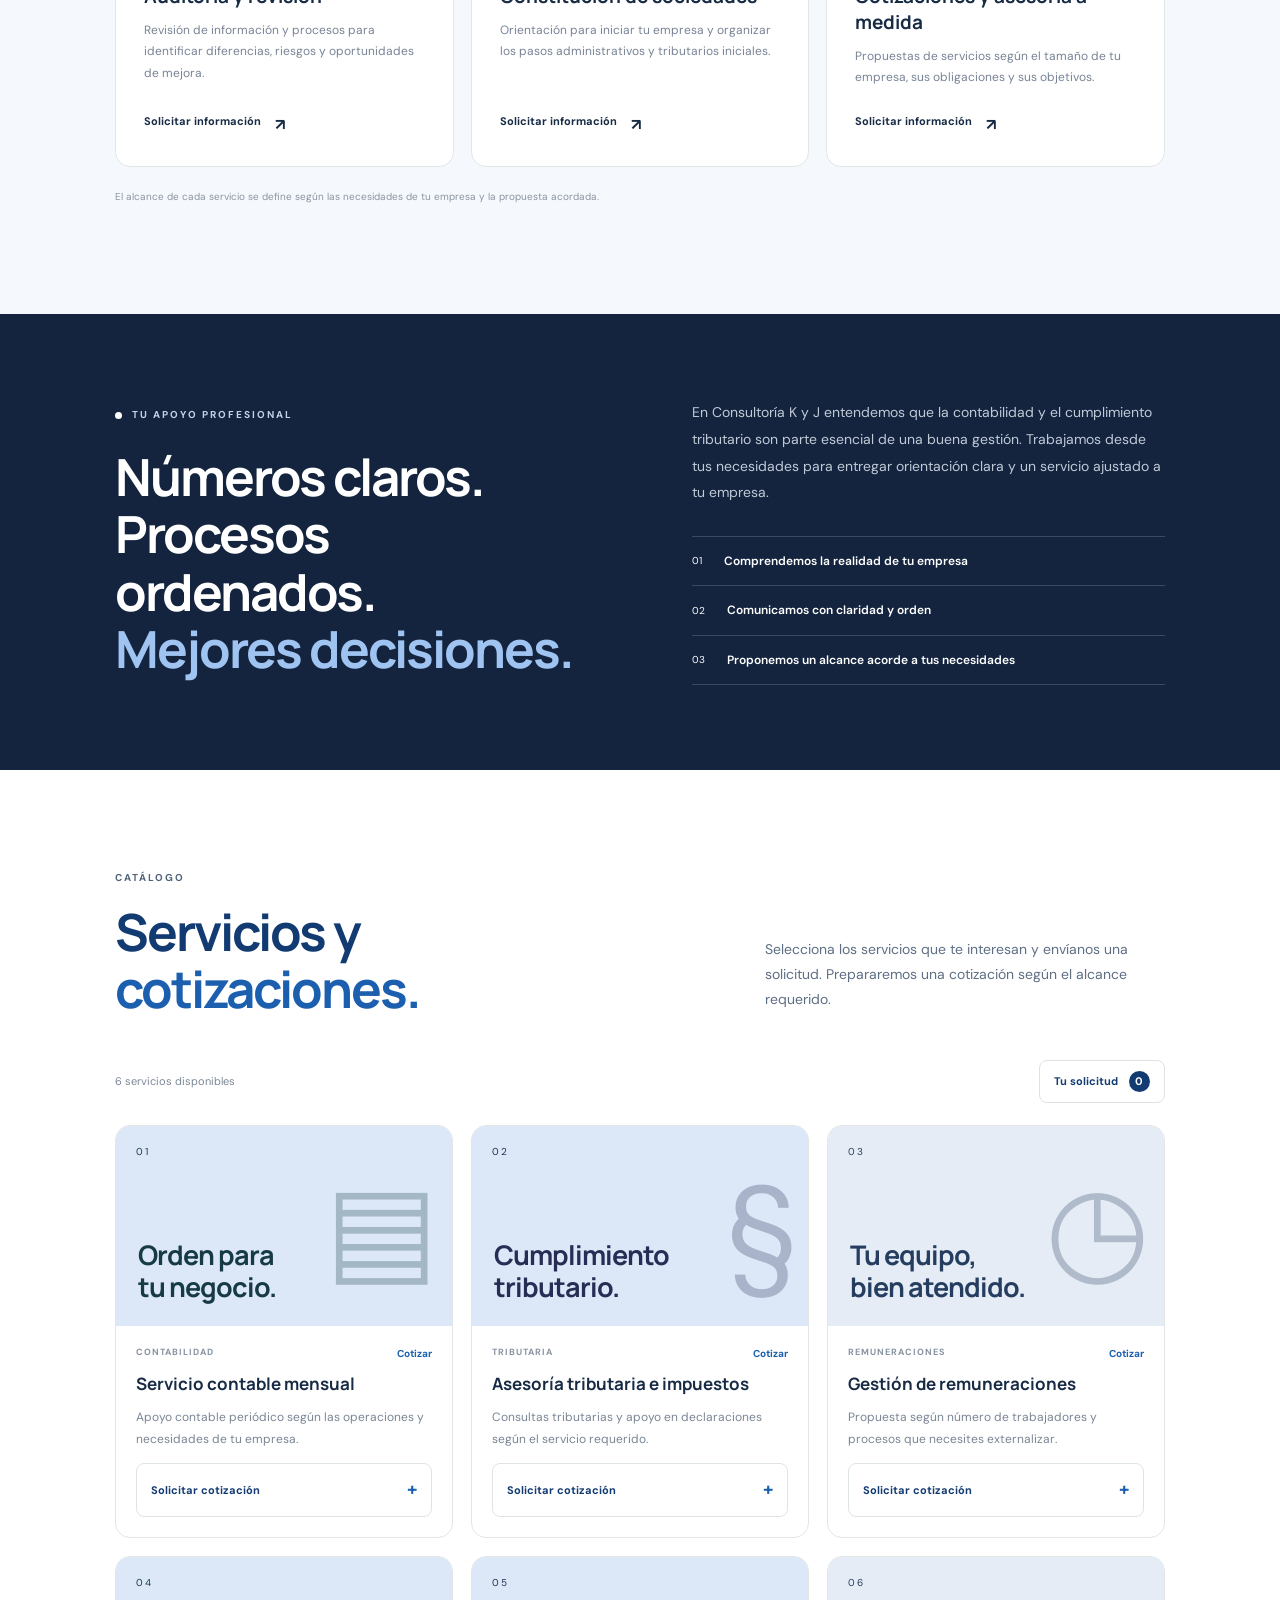
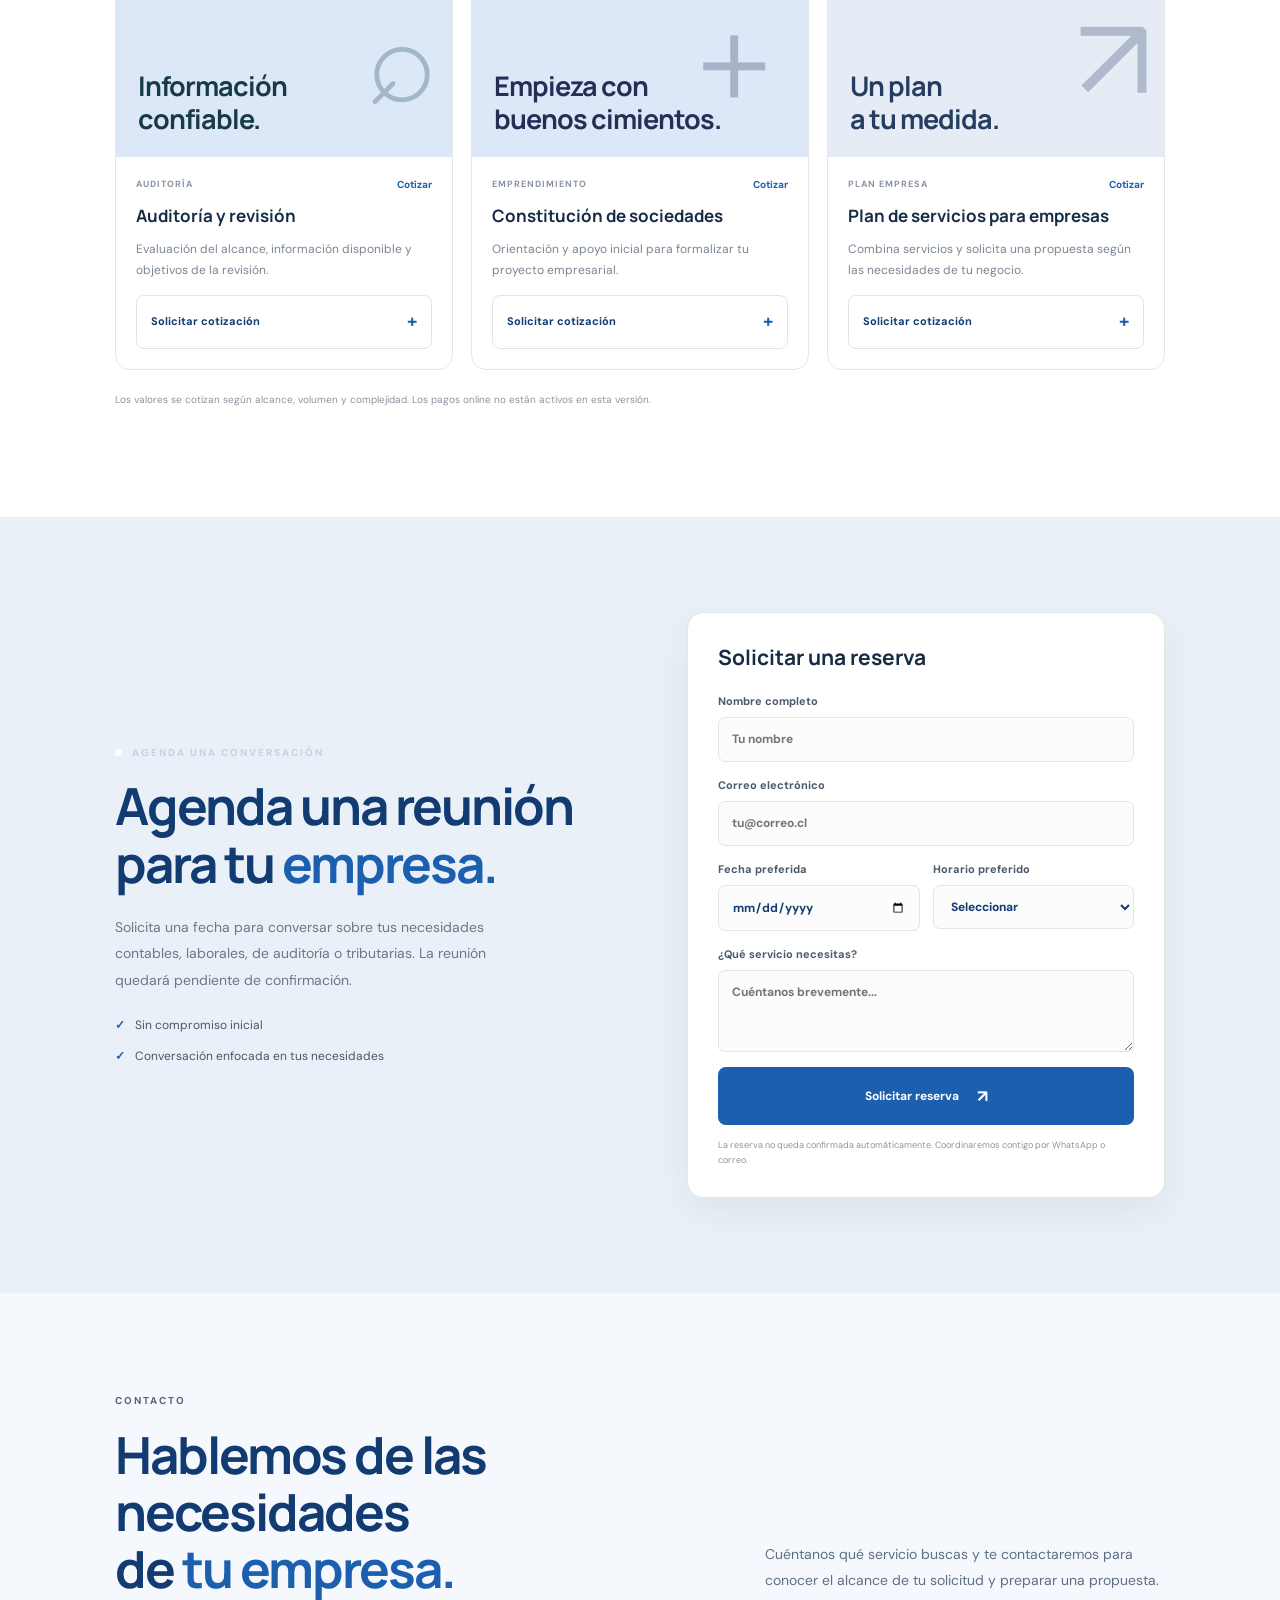
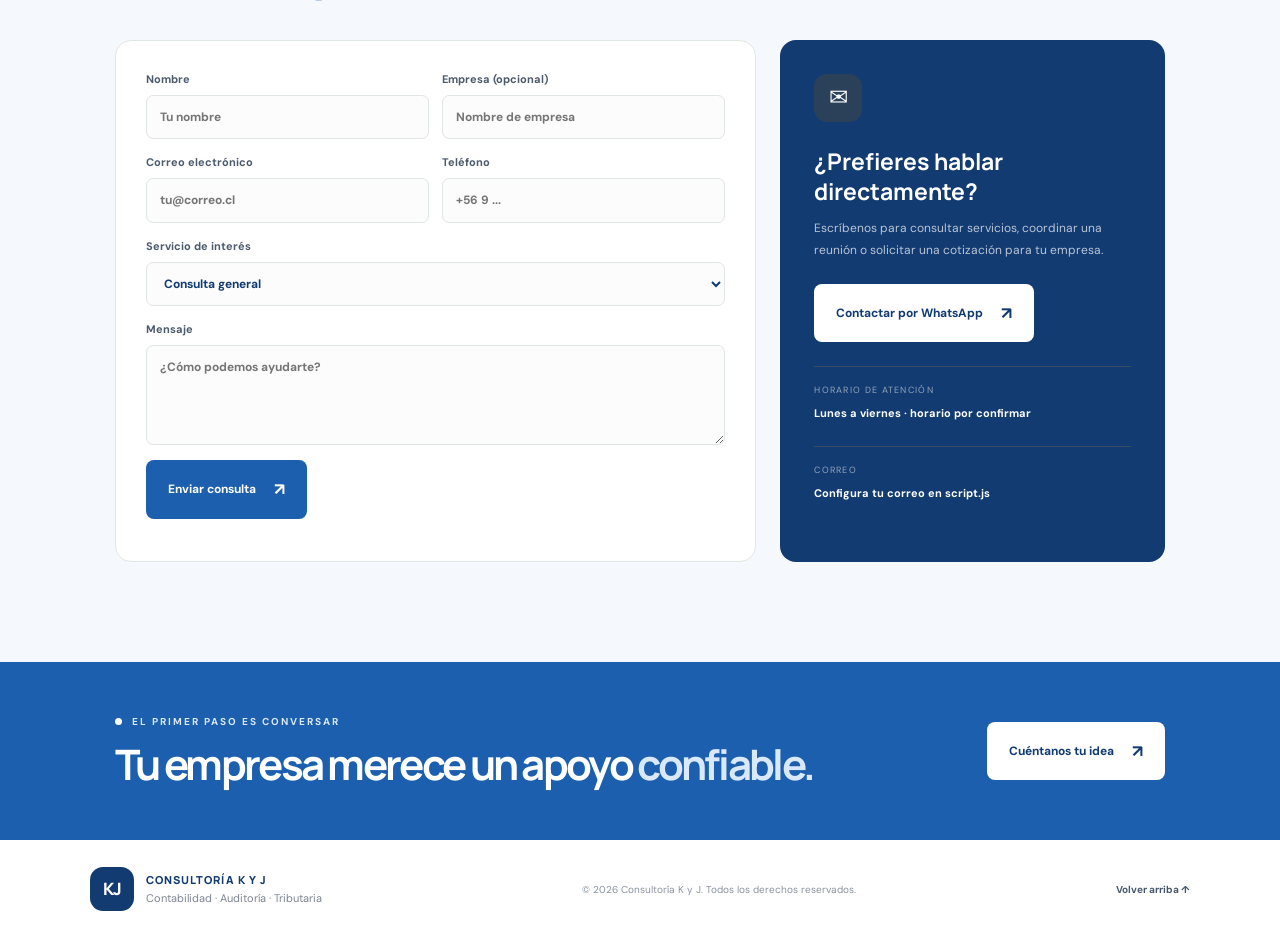
==== commit 328b5347: "Fix typos in meta tags and header text" ====
--- a/index.html
+++ b/index.html
@@ -4,15 +4,15 @@
   <meta charset="utf-8">
   <meta name="viewport" content="width=device-width, initial-scale=1">
   <meta name="theme-color" content="#101c35">
-  <meta name="description" content="Consultoría K y J: servicios contables, remuneraciones, auditoría y asesoría tributaria para empresas en Chile.">
-  <title>Consultoría K y J | Contabilidad, Auditoría y Tributaria</title>
+  <meta name="description" content="Consultoria K y J: servicios contables, remuneraciones, auditoria y asesoria tributaria para empresas en Chile.">
+  <title>Consultoria K y J | Contabilidad, Auditoria y Tributaria</title>
   <link rel="stylesheet" href="styles.css">
 </head>
 <body>
   <header class="site-header">
     <a class="brand" href="#inicio" aria-label="Consultoría K y J, inicio">
       <span class="brand-mark">KJ</span>
-      <span><strong>CONSULTORÍA K Y J</strong><small>Contabilidad · Auditoría · Tributaria</small></span>
+      <span><strong>CONSULTORIA K Y J</strong><small>Contabilidad · Auditoria · Tributaria</small></span>
     </a>
     <button class="menu-toggle" id="menuToggle" aria-label="Abrir menú" aria-expanded="false">☰</button>
     <nav id="mainNav">
@@ -144,4 +144,4 @@
   <div class="toast" id="toast" role="status" aria-live="polite"></div>
   <script src="script.js"></script>
 </body>
-</html>+</html>
